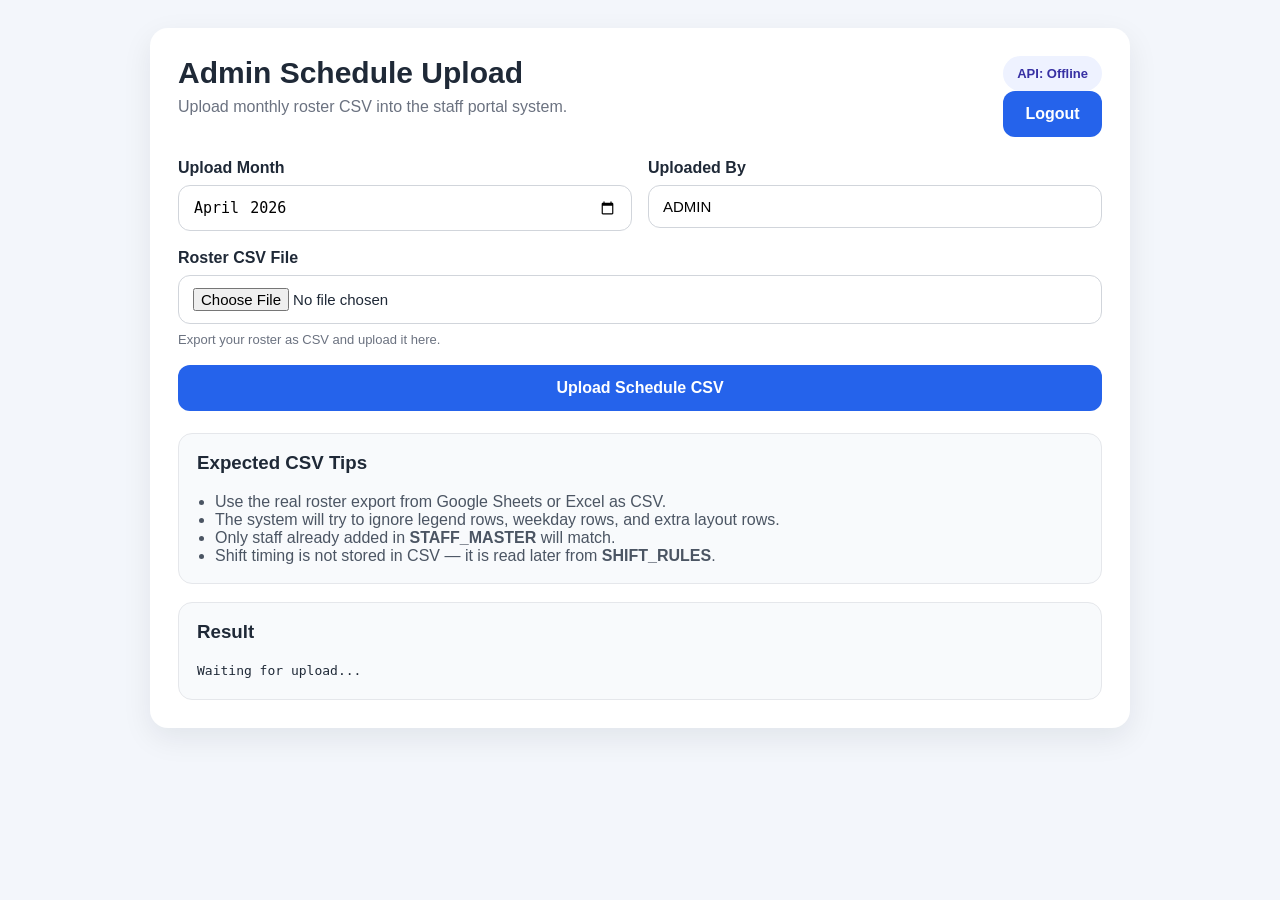
==== admin.html @ cb69a99b "Update admin.html" ====
<!DOCTYPE html>
<html lang="en">
<head>
  <meta charset="UTF-8" />
  <meta name="viewport" content="width=device-width, initial-scale=1.0" />
  <title>Staff Portal - Admin Schedule Upload</title>
  <link rel="stylesheet" href="style.css" />
</head>
<body>
  <div class="page">
    <div class="card">
      <div class="header-row">
        <div>
          <h1>Admin Schedule Upload</h1>
          <p class="sub">Upload monthly roster CSV into the staff portal system.</p>
        </div>
        <div class="right-actions">
          <div class="status-pill" id="apiStatus">API: Checking...</div>
          <button type="button" class="small-btn secondary-btn" id="adminLogoutBtn">Logout</button>
        </div>
      </div>

      <div class="grid-2">
        <div class="field">
          <label for="uploadMonth">Upload Month</label>
          <input type="month" id="uploadMonth" value="2026-04" />
        </div>

        <div class="field">
          <label for="uploadedBy">Uploaded By</label>
          <input type="text" id="uploadedBy" value="ADMIN" />
        </div>
      </div>

      <div class="field">
        <label for="csvFile">Roster CSV File</label>
        <input type="file" id="csvFile" accept=".csv" />
        <div class="help">Export your roster as CSV and upload it here.</div>
      </div>

      <div class="actions">
        <button id="uploadBtn">Upload Schedule CSV</button>
      </div>

      <div class="panel">
        <h3>Expected CSV Tips</h3>
        <ul>
          <li>Use the real roster export from Google Sheets or Excel as CSV.</li>
          <li>The system will try to ignore legend rows, weekday rows, and extra layout rows.</li>
          <li>Only staff already added in <strong>STAFF_MASTER</strong> will match.</li>
          <li>Shift timing is not stored in CSV — it is read later from <strong>SHIFT_RULES</strong>.</li>
        </ul>
      </div>

      <div class="panel">
        <h3>Result</h3>
        <pre id="resultBox">Waiting for upload...</pre>
      </div>
    </div>
  </div>

  <script src="admin.js"></script>
</body>
</html>
---- style.css ----
* {
  box-sizing: border-box;
}

body {
  margin: 0;
  font-family: Arial, Helvetica, sans-serif;
  background: #f3f6fb;
  color: #1f2937;
}

.page {
  padding: 28px 16px;
}

.card {
  max-width: 980px;
  margin: 0 auto;
  background: #ffffff;
  border-radius: 18px;
  padding: 28px;
  box-shadow: 0 10px 30px rgba(15, 23, 42, 0.08);
}

.header-row {
  display: flex;
  justify-content: space-between;
  align-items: start;
  gap: 16px;
  margin-bottom: 22px;
}

h1 {
  margin: 0 0 8px;
  font-size: 30px;
}

.sub {
  margin: 0;
  color: #6b7280;
}

.status-pill {
  background: #eef2ff;
  color: #3730a3;
  padding: 10px 14px;
  border-radius: 999px;
  font-size: 13px;
  font-weight: 700;
  white-space: nowrap;
}

.grid-2 {
  display: grid;
  grid-template-columns: repeat(2, minmax(0,1fr));
  gap: 16px;
}

.field {
  margin-bottom: 18px;
}

label {
  display: block;
  font-weight: 700;
  margin-bottom: 8px;
}

input[type="month"],
input[type="text"],
input[type="file"] {
  width: 100%;
  padding: 12px 14px;
  border: 1px solid #d1d5db;
  border-radius: 12px;
  font-size: 15px;
  background: #fff;
}

.help {
  margin-top: 8px;
  font-size: 13px;
  color: #6b7280;
}

.actions {
  margin-top: 10px;
  margin-bottom: 22px;
}

button {
  width: 100%;
  border: none;
  background: #2563eb;
  color: white;
  padding: 14px 16px;
  border-radius: 12px;
  font-size: 16px;
  font-weight: 700;
  cursor: pointer;
}

button:hover {
  background: #1d4ed8;
}

button:disabled {
  opacity: 0.7;
  cursor: not-allowed;
}

.panel {
  background: #f8fafc;
  border: 1px solid #e5e7eb;
  border-radius: 14px;
  padding: 18px;
  margin-top: 18px;
}

.panel h3 {
  margin-top: 0;
}

.panel ul {
  margin: 0;
  padding-left: 18px;
  color: #4b5563;
}

pre {
  margin: 0;
  white-space: pre-wrap;
  word-break: break-word;
  font-size: 13px;
  line-height: 1.5;
}

@media (max-width: 768px) {
  .grid-2 {
    grid-template-columns: 1fr;
  }

  .header-row {
    flex-direction: column;
  }

  .card {
    padding: 18px;
  }

  h1 {
    font-size: 24px;
  }
}
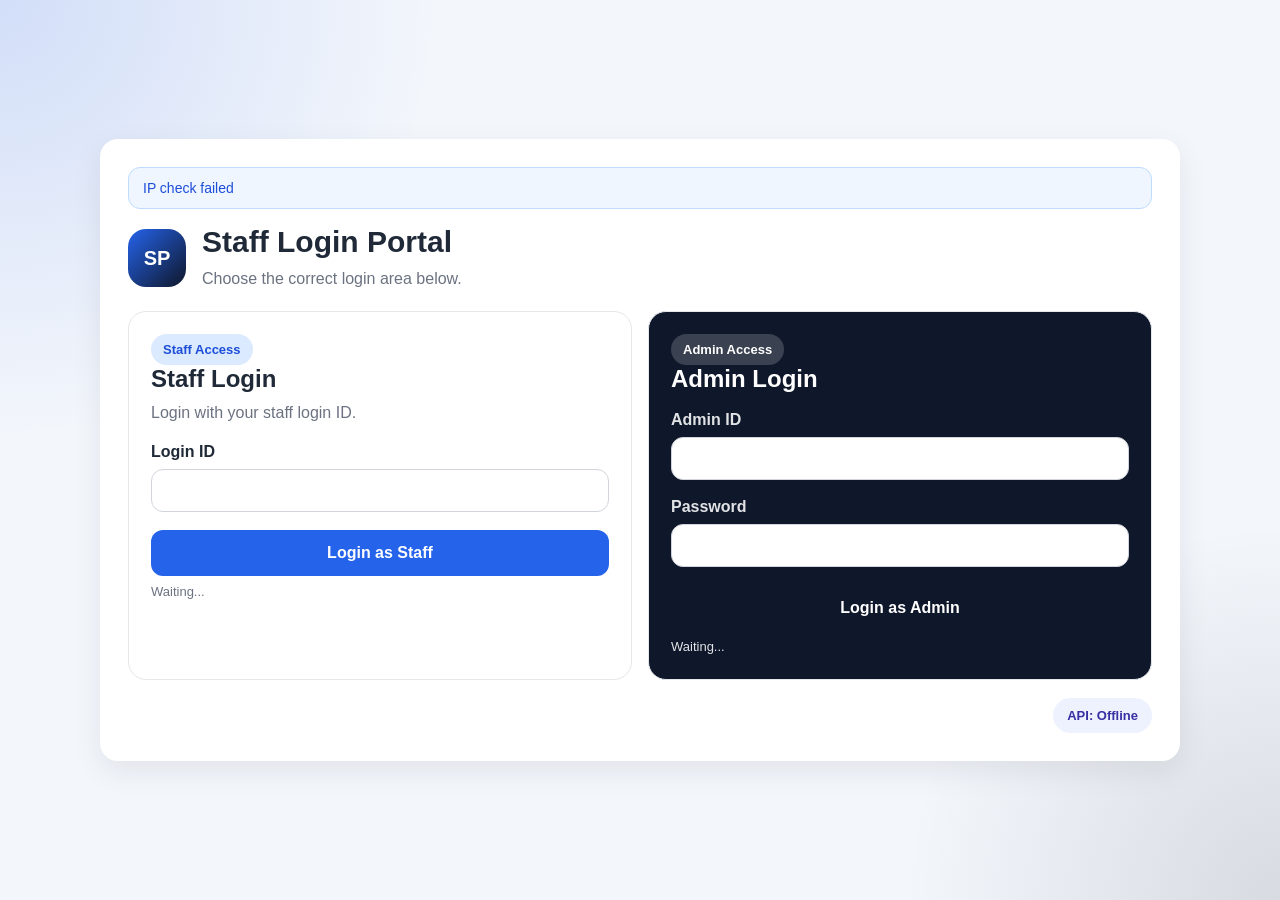
==== commit fe98923a: "Update admin.html" ====
--- a/admin.html
+++ b/admin.html
@@ -3,7 +3,7 @@
 <head>
   <meta charset="UTF-8" />
   <meta name="viewport" content="width=device-width, initial-scale=1.0" />
-  <title>Staff Portal - Admin Schedule Upload</title>
+  <title>Staff Portal - Admin Control Center</title>
   <link rel="stylesheet" href="style.css" />
 </head>
 <body>
@@ -11,8 +11,8 @@
     <div class="card">
       <div class="header-row">
         <div>
-          <h1>Admin Schedule Upload</h1>
-          <p class="sub">Upload monthly roster CSV into the staff portal system.</p>
+          <h1>Admin Control Center</h1>
+          <p class="sub">Upload roster, manage KPI, and monitor monthly performance leaderboard.</p>
         </div>
         <div class="right-actions">
           <div class="status-pill" id="apiStatus">API: Checking...</div>
@@ -20,26 +20,104 @@
         </div>
       </div>
 
-      <div class="grid-2">
-        <div class="field">
-          <label for="uploadMonth">Upload Month</label>
-          <input type="month" id="uploadMonth" value="2026-04" />
+      <div class="panel">
+        <div class="panel-title-row">
+          <h3>Monthly Roster Upload</h3>
+          <span class="mini-pill">CSV</span>
+        </div>
+
+        <div class="grid-2">
+          <div class="field">
+            <label for="uploadMonth">Upload Month</label>
+            <input type="month" id="uploadMonth" value="2026-04" />
+          </div>
+
+          <div class="field">
+            <label for="uploadedBy">Uploaded By</label>
+            <input type="text" id="uploadedBy" value="ADMIN" />
+          </div>
         </div>
 
         <div class="field">
-          <label for="uploadedBy">Uploaded By</label>
-          <input type="text" id="uploadedBy" value="ADMIN" />
+          <label for="csvFile">Roster CSV File</label>
+          <input type="file" id="csvFile" accept=".csv" />
+          <div class="help">Export your roster as CSV and upload it here.</div>
+        </div>
+
+        <div class="actions">
+          <button id="uploadBtn">Upload Schedule CSV</button>
         </div>
       </div>
 
-      <div class="field">
-        <label for="csvFile">Roster CSV File</label>
-        <input type="file" id="csvFile" accept=".csv" />
-        <div class="help">Export your roster as CSV and upload it here.</div>
+      <div class="panel">
+        <div class="panel-title-row">
+          <h3>KPI Score Entry</h3>
+          <span class="mini-pill">Live Score</span>
+        </div>
+
+        <div class="grid-2">
+          <div class="field">
+            <label for="scoreMonth">Score Month</label>
+            <input type="month" id="scoreMonth" />
+          </div>
+
+          <div class="field">
+            <label for="staffIdInput">Staff ID / Login ID</label>
+            <input type="text" id="staffIdInput" placeholder="e.g. ST001 or login id" />
+          </div>
+        </div>
+
+        <div class="grid-3">
+          <div class="field">
+            <label for="leadershipInput">Leadership</label>
+            <input type="number" step="0.1" min="0" max="5" id="leadershipInput" placeholder="0 - 5" />
+          </div>
+          <div class="field">
+            <label for="effectivenessInput">Effectiveness</label>
+            <input type="number" step="0.1" min="0" max="5" id="effectivenessInput" placeholder="0 - 5" />
+          </div>
+          <div class="field">
+            <label for="problemSolvingInput">Problem Solving</label>
+            <input type="number" step="0.1" min="0" max="5" id="problemSolvingInput" placeholder="0 - 5" />
+          </div>
+          <div class="field">
+            <label for="communicationInput">Communication</label>
+            <input type="number" step="0.1" min="0" max="5" id="communicationInput" placeholder="0 - 5" />
+          </div>
+          <div class="field">
+            <label for="productivityInput">Productivity</label>
+            <input type="number" step="0.1" min="0" max="5" id="productivityInput" placeholder="0 - 5" />
+          </div>
+          <div class="field">
+            <label for="initiativeInput">Initiative</label>
+            <input type="number" step="0.1" min="0" max="5" id="initiativeInput" placeholder="0 - 5" />
+          </div>
+        </div>
+
+        <div class="grid-2">
+          <div class="field">
+            <label for="penaltyInput">Penalty</label>
+            <input type="number" step="0.1" min="0" max="5" id="penaltyInput" placeholder="0 if none" />
+          </div>
+
+          <div class="field">
+            <label for="kpiNoteInput">Note</label>
+            <input type="text" id="kpiNoteInput" placeholder="Optional note / reason" />
+          </div>
+        </div>
+
+        <div class="actions">
+          <button id="saveKpiBtn">Save KPI Score</button>
+          <button id="refreshLeaderboardBtn" type="button" class="btn-dark">Refresh Leaderboard</button>
+        </div>
       </div>
 
-      <div class="actions">
-        <button id="uploadBtn">Upload Schedule CSV</button>
+      <div class="panel">
+        <div class="panel-title-row">
+          <h3>Monthly Leaderboard</h3>
+          <span class="mini-pill" id="leaderboardMonthTag">Current</span>
+        </div>
+        <pre id="leaderboardBox">Leaderboard not loaded yet...</pre>
       </div>
 
       <div class="panel">
@@ -54,7 +132,7 @@
 
       <div class="panel">
         <h3>Result</h3>
-        <pre id="resultBox">Waiting for upload...</pre>
+        <pre id="resultBox">Waiting for action...</pre>
       </div>
     </div>
   </div>
--- a/style.css
+++ b/style.css
@@ -9,10 +9,26 @@
   color: #1f2937;
 }
 
+.portal-body {
+  min-height: 100vh;
+  background:
+    radial-gradient(circle at top left, rgba(37, 99, 235, 0.16), transparent 28%),
+    radial-gradient(circle at bottom right, rgba(15, 23, 42, 0.12), transparent 24%),
+    #f3f6fb;
+}
+
 .page {
   padding: 28px 16px;
 }
 
+.portal-page {
+  min-height: 100vh;
+  display: flex;
+  align-items: center;
+  justify-content: center;
+}
+
+.portal-shell,
 .card {
   max-width: 980px;
   margin: 0 auto;
@@ -22,12 +38,102 @@
   box-shadow: 0 10px 30px rgba(15, 23, 42, 0.08);
 }
 
-.header-row {
+.portal-shell {
+  width: 100%;
+  max-width: 1080px;
+}
+
+.portal-brand {
+  display: flex;
+  align-items: center;
+  gap: 16px;
+  margin-bottom: 20px;
+}
+
+.brand-badge {
+  width: 58px;
+  height: 58px;
+  border-radius: 18px;
+  display: grid;
+  place-items: center;
+  font-weight: 800;
+  font-size: 20px;
+  color: #fff;
+  background: linear-gradient(135deg, #2563eb, #0f172a);
+}
+
+.portal-grid,
+.grid-2,
+.summary-grid,
+.action-grid,
+.simple-attendance-grid {
+  display: grid;
+  gap: 16px;
+}
+
+.portal-grid,
+.grid-2 {
+  grid-template-columns: repeat(2, minmax(0, 1fr));
+}
+
+.summary-grid {
+  grid-template-columns: repeat(4, minmax(0, 1fr));
+}
+
+.action-grid {
+  grid-template-columns: repeat(2, minmax(0, 1fr));
+  margin-top: 18px;
+}
+
+.simple-attendance-grid {
+  grid-template-columns: repeat(4, minmax(0, 1fr));
+  margin-top: 14px;
+}
+
+.auth-card {
+  border: 1px solid #e5e7eb;
+  border-radius: 18px;
+  padding: 22px;
+  background: #ffffff;
+}
+
+.auth-card-admin {
+  background: #0f172a;
+  color: #ffffff;
+}
+
+.auth-card-admin .sub,
+.auth-card-admin label,
+.auth-card-admin .inline-status {
+  color: rgba(255, 255, 255, 0.88);
+}
+
+.auth-head {
+  margin-bottom: 18px;
+}
+
+.card.dashboard-card {
+  max-width: 1100px;
+}
+
+.header-row,
+.panel-title-row,
+.right-actions {
   display: flex;
   justify-content: space-between;
-  align-items: start;
-  gap: 16px;
+  align-items: center;
+  gap: 12px;
+}
+
+.header-row {
+  align-items: flex-start;
   margin-bottom: 22px;
+}
+
+.footer-note {
+  margin-top: 18px;
+  display: flex;
+  justify-content: flex-end;
 }
 
 h1 {
@@ -35,25 +141,53 @@
   font-size: 30px;
 }
 
+h2 {
+  margin: 0 0 8px;
+  font-size: 24px;
+}
+
+h3 {
+  margin: 0;
+  font-size: 28px;
+}
+
 .sub {
   margin: 0;
   color: #6b7280;
+  line-height: 1.5;
+}
+
+.status-pill,
+.mini-pill {
+  display: inline-flex;
+  align-items: center;
+  justify-content: center;
+  border-radius: 999px;
+  font-size: 13px;
+  font-weight: 700;
+  white-space: nowrap;
 }
 
 .status-pill {
   background: #eef2ff;
   color: #3730a3;
   padding: 10px 14px;
-  border-radius: 999px;
-  font-size: 13px;
-  font-weight: 700;
-  white-space: nowrap;
-}
-
-.grid-2 {
-  display: grid;
-  grid-template-columns: repeat(2, minmax(0,1fr));
-  gap: 16px;
+}
+
+.mini-pill {
+  background: #dbeafe;
+  color: #1d4ed8;
+  padding: 8px 12px;
+}
+
+.mini-pill-dark {
+  background: rgba(255, 255, 255, 0.18);
+  color: #ffffff;
+}
+
+.mini-pill-muted {
+  background: #f3f4f6;
+  color: #4b5563;
 }
 
 .field {
@@ -68,6 +202,7 @@
 
 input[type="month"],
 input[type="text"],
+input[type="password"],
 input[type="file"] {
   width: 100%;
   padding: 12px 14px;
@@ -75,12 +210,33 @@
   border-radius: 12px;
   font-size: 15px;
   background: #fff;
-}
-
-.help {
+  outline: none;
+}
+
+input[type="month"]:focus,
+input[type="text"]:focus,
+input[type="password"]:focus,
+input[type="file"]:focus {
+  border-color: #93c5fd;
+  box-shadow: 0 0 0 3px rgba(37, 99, 235, 0.1);
+}
+
+.auth-card-admin input[type="text"],
+.auth-card-admin input[type="password"] {
+  background: #ffffff;
+  color: #111827;
+}
+
+.help,
+.inline-status,
+.small-note {
   margin-top: 8px;
   font-size: 13px;
   color: #6b7280;
+}
+
+.inline-status {
+  min-height: 18px;
 }
 
 .actions {
@@ -98,6 +254,7 @@
   font-size: 16px;
   font-weight: 700;
   cursor: pointer;
+  transition: 0.2s ease;
 }
 
 button:hover {
@@ -109,7 +266,34 @@
   cursor: not-allowed;
 }
 
-.panel {
+.btn-dark {
+  background: #0f172a;
+}
+
+.btn-dark:hover {
+  background: #111827;
+}
+
+.small-btn {
+  width: auto;
+  padding: 10px 14px;
+  font-size: 14px;
+}
+
+.secondary-btn {
+  background: #e5e7eb;
+  color: #111827;
+}
+
+.secondary-btn:hover {
+  background: #d1d5db;
+}
+
+.panel,
+.summary-box,
+.mini-box,
+.notice-box,
+.blocked-box {
   background: #f8fafc;
   border: 1px solid #e5e7eb;
   border-radius: 14px;
@@ -117,14 +301,34 @@
   margin-top: 18px;
 }
 
+.summary-box,
+.mini-box {
+  margin-top: 0;
+}
+
+.summary-label {
+  display: block;
+  font-size: 13px;
+  color: #6b7280;
+  margin-bottom: 8px;
+}
+
+.summary-box strong,
+.mini-box strong {
+  font-size: 16px;
+  color: #111827;
+}
+
 .panel h3 {
   margin-top: 0;
+  margin-bottom: 0;
 }
 
 .panel ul {
   margin: 0;
   padding-left: 18px;
   color: #4b5563;
+  line-height: 1.6;
 }
 
 pre {
@@ -135,15 +339,84 @@
   line-height: 1.5;
 }
 
+.notice-box {
+  line-height: 1.6;
+  white-space: pre-wrap;
+  word-break: break-word;
+}
+
+.success-box,
+.success-message {
+  background: #ecfdf5;
+  border-color: #bbf7d0;
+  color: #166534;
+}
+
+.error-box {
+  background: #fef2f2;
+  border-color: #fecaca;
+  color: #991b1b;
+}
+
+.access-banner {
+  background: #eff6ff;
+  color: #1d4ed8;
+  border: 1px solid #bfdbfe;
+  border-radius: 12px;
+  padding: 12px 14px;
+  font-size: 14px;
+  margin-bottom: 16px;
+}
+
+.compact-banner {
+  margin-top: 4px;
+}
+
+.blocked-box {
+  background: #fff7ed;
+  border-color: #fed7aa;
+  color: #9a3412;
+}
+
+.hidden {
+  display: none !important;
+}
+
+.score-box strong,
+.highlight-box strong {
+  font-size: 24px;
+}
+
+.highlight-box {
+  background: #eff6ff;
+  border-color: #bfdbfe;
+}
+
+@media (max-width: 900px) {
+  .summary-grid,
+  .simple-attendance-grid {
+    grid-template-columns: repeat(2, minmax(0, 1fr));
+  }
+}
+
 @media (max-width: 768px) {
-  .grid-2 {
+  .portal-grid,
+  .grid-2,
+  .summary-grid,
+  .action-grid,
+  .simple-attendance-grid {
     grid-template-columns: 1fr;
   }
 
-  .header-row {
+  .header-row,
+  .panel-title-row,
+  .right-actions,
+  .portal-brand {
     flex-direction: column;
-  }
-
+    align-items: flex-start;
+  }
+
+  .portal-shell,
   .card {
     padding: 18px;
   }
@@ -151,4 +424,26 @@
   h1 {
     font-size: 24px;
   }
-}
+
+  h2 {
+    font-size: 21px;
+  }
+
+  .footer-note {
+    justify-content: flex-start;
+  }
+
+  .small-btn {
+    width: 100%;
+  }
+
+  .summary-box strong,
+  .mini-box strong {
+    font-size: 15px;
+  }
+
+  .score-box strong,
+  .highlight-box strong {
+    font-size: 22px;
+  }
+}
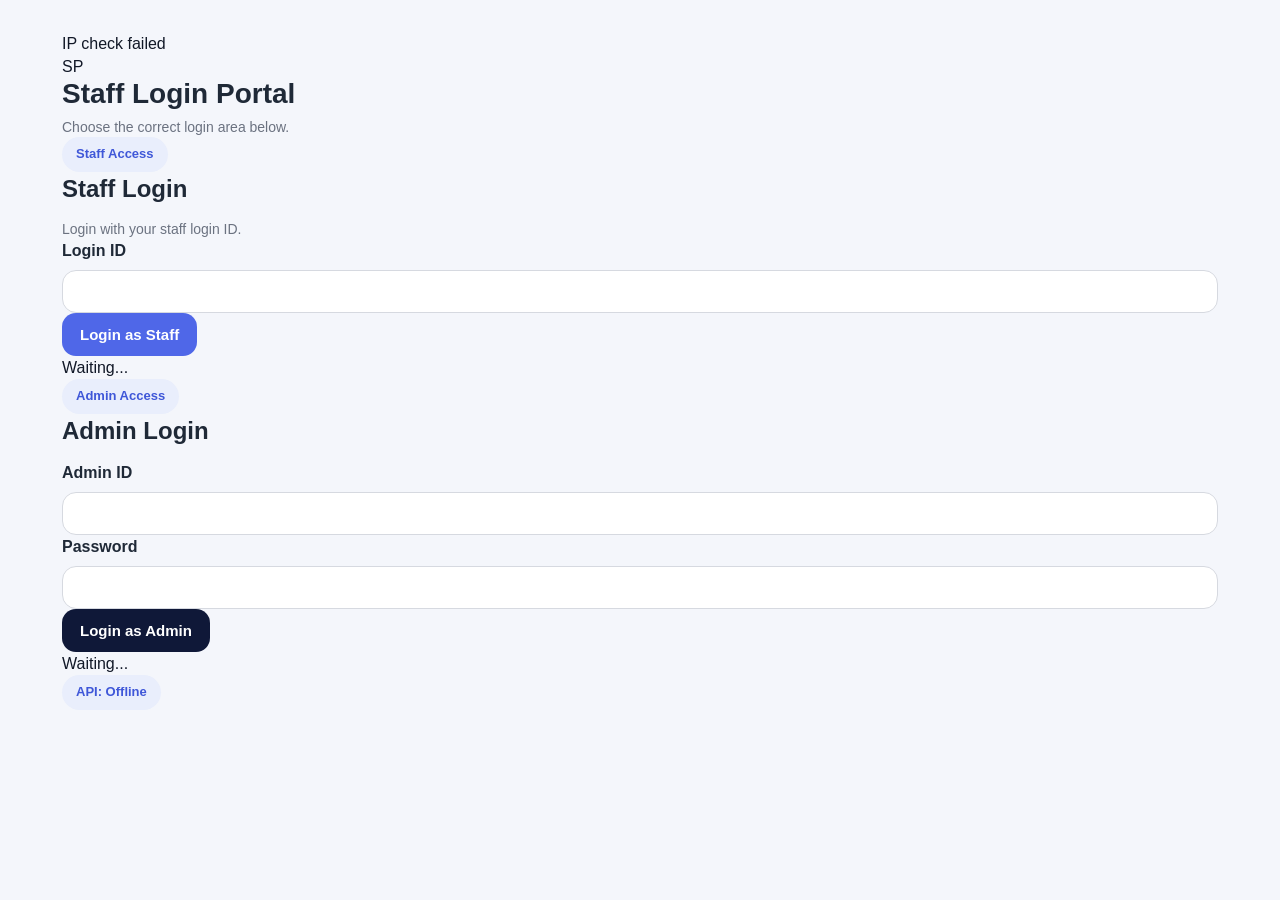
==== commit 1184d3f5: "Update admin.html" ====
--- a/admin.html
+++ b/admin.html
@@ -50,77 +50,6 @@
       </div>
 
       <div class="panel">
-        <div class="panel-title-row">
-          <h3>KPI Score Entry</h3>
-          <span class="mini-pill">Live Score</span>
-        </div>
-
-        <div class="grid-2">
-          <div class="field">
-            <label for="scoreMonth">Score Month</label>
-            <input type="month" id="scoreMonth" />
-          </div>
-
-          <div class="field">
-            <label for="staffIdInput">Staff ID / Login ID</label>
-            <input type="text" id="staffIdInput" placeholder="e.g. ST001 or login id" />
-          </div>
-        </div>
-
-        <div class="grid-3">
-          <div class="field">
-            <label for="leadershipInput">Leadership</label>
-            <input type="number" step="0.1" min="0" max="5" id="leadershipInput" placeholder="0 - 5" />
-          </div>
-          <div class="field">
-            <label for="effectivenessInput">Effectiveness</label>
-            <input type="number" step="0.1" min="0" max="5" id="effectivenessInput" placeholder="0 - 5" />
-          </div>
-          <div class="field">
-            <label for="problemSolvingInput">Problem Solving</label>
-            <input type="number" step="0.1" min="0" max="5" id="problemSolvingInput" placeholder="0 - 5" />
-          </div>
-          <div class="field">
-            <label for="communicationInput">Communication</label>
-            <input type="number" step="0.1" min="0" max="5" id="communicationInput" placeholder="0 - 5" />
-          </div>
-          <div class="field">
-            <label for="productivityInput">Productivity</label>
-            <input type="number" step="0.1" min="0" max="5" id="productivityInput" placeholder="0 - 5" />
-          </div>
-          <div class="field">
-            <label for="initiativeInput">Initiative</label>
-            <input type="number" step="0.1" min="0" max="5" id="initiativeInput" placeholder="0 - 5" />
-          </div>
-        </div>
-
-        <div class="grid-2">
-          <div class="field">
-            <label for="penaltyInput">Penalty</label>
-            <input type="number" step="0.1" min="0" max="5" id="penaltyInput" placeholder="0 if none" />
-          </div>
-
-          <div class="field">
-            <label for="kpiNoteInput">Note</label>
-            <input type="text" id="kpiNoteInput" placeholder="Optional note / reason" />
-          </div>
-        </div>
-
-        <div class="actions">
-          <button id="saveKpiBtn">Save KPI Score</button>
-          <button id="refreshLeaderboardBtn" type="button" class="btn-dark">Refresh Leaderboard</button>
-        </div>
-      </div>
-
-      <div class="panel">
-        <div class="panel-title-row">
-          <h3>Monthly Leaderboard</h3>
-          <span class="mini-pill" id="leaderboardMonthTag">Current</span>
-        </div>
-        <pre id="leaderboardBox">Leaderboard not loaded yet...</pre>
-      </div>
-
-      <div class="panel">
         <h3>Expected CSV Tips</h3>
         <ul>
           <li>Use the real roster export from Google Sheets or Excel as CSV.</li>
--- a/style.css
+++ b/style.css
@@ -1,188 +1,338 @@
+/* ===============================
+   GLOBAL RESET
+=============================== */
 * {
   box-sizing: border-box;
+  margin: 0;
+  padding: 0;
+}
+
+:root {
+  --bg: #f4f6fb;
+  --card: #ffffff;
+  --text: #111827;
+  --muted: #6b7280;
+  --line: #e5e7eb;
+  --primary: #4f67e8;
+  --primary-dark: #0f1838;
+  --primary-soft: #eef2ff;
+  --success: #0f9d58;
+  --danger: #dc2626;
+  --warning: #d97706;
+  --shadow: 0 4px 18px rgba(15, 23, 42, 0.08);
+  --radius: 16px;
 }
 
 body {
-  margin: 0;
-  font-family: Arial, Helvetica, sans-serif;
-  background: #f3f6fb;
+  font-family: -apple-system, BlinkMacSystemFont, "Segoe UI", Roboto, Arial, sans-serif;
+  background: var(--bg);
+  color: var(--text);
+  line-height: 1.45;
+}
+
+.page {
+  max-width: 1180px;
+  margin: 20px auto;
+  padding: 12px;
+}
+
+.card {
+  background: var(--card);
+  border-radius: var(--radius);
+  padding: 22px;
+  box-shadow: var(--shadow);
+}
+
+.dashboard-card {
+  padding: 26px;
+}
+
+/* ===============================
+   TYPOGRAPHY
+=============================== */
+h1 {
+  font-size: 28px;
+  line-height: 1.15;
+  margin-bottom: 6px;
   color: #1f2937;
 }
 
-.portal-body {
-  min-height: 100vh;
-  background:
-    radial-gradient(circle at top left, rgba(37, 99, 235, 0.16), transparent 28%),
-    radial-gradient(circle at bottom right, rgba(15, 23, 42, 0.12), transparent 24%),
-    #f3f6fb;
-}
-
-.page {
-  padding: 28px 16px;
-}
-
-.portal-page {
-  min-height: 100vh;
+h2 {
+  font-size: 24px;
+  margin-bottom: 12px;
+  color: #1f2937;
+}
+
+h3 {
+  font-size: 20px;
+  margin-bottom: 12px;
+  color: #1f2937;
+}
+
+.sub {
+  font-size: 14px;
+  color: var(--muted);
+}
+
+.help {
+  font-size: 13px;
+  color: var(--muted);
+  margin-top: 10px;
+}
+
+small,
+.mini-text {
+  color: var(--muted);
+  font-size: 12px;
+}
+
+/* ===============================
+   HEADER
+=============================== */
+.header-row {
+  display: flex;
+  justify-content: space-between;
+  align-items: flex-start;
+  gap: 14px;
+  margin-bottom: 18px;
+  flex-wrap: wrap;
+}
+
+.right-actions {
   display: flex;
   align-items: center;
-  justify-content: center;
-}
-
-.portal-shell,
-.card {
-  max-width: 980px;
-  margin: 0 auto;
-  background: #ffffff;
+  gap: 10px;
+  flex-wrap: wrap;
+}
+
+/* ===============================
+   PANELS / BLOCKS
+=============================== */
+.panel {
+  border: 1px solid var(--line);
   border-radius: 18px;
-  padding: 28px;
-  box-shadow: 0 10px 30px rgba(15, 23, 42, 0.08);
-}
-
-.portal-shell {
-  width: 100%;
-  max-width: 1080px;
-}
-
-.portal-brand {
-  display: flex;
-  align-items: center;
-  gap: 16px;
-  margin-bottom: 20px;
-}
-
-.brand-badge {
-  width: 58px;
-  height: 58px;
-  border-radius: 18px;
-  display: grid;
-  place-items: center;
-  font-weight: 800;
-  font-size: 20px;
-  color: #fff;
-  background: linear-gradient(135deg, #2563eb, #0f172a);
-}
-
-.portal-grid,
-.grid-2,
-.summary-grid,
-.action-grid,
-.simple-attendance-grid {
-  display: grid;
-  gap: 16px;
-}
-
-.portal-grid,
-.grid-2 {
-  grid-template-columns: repeat(2, minmax(0, 1fr));
-}
-
-.summary-grid {
-  grid-template-columns: repeat(4, minmax(0, 1fr));
-}
-
-.action-grid {
-  grid-template-columns: repeat(2, minmax(0, 1fr));
-  margin-top: 18px;
-}
-
-.simple-attendance-grid {
-  grid-template-columns: repeat(4, minmax(0, 1fr));
-  margin-top: 14px;
-}
-
-.auth-card {
-  border: 1px solid #e5e7eb;
-  border-radius: 18px;
-  padding: 22px;
-  background: #ffffff;
-}
-
-.auth-card-admin {
-  background: #0f172a;
-  color: #ffffff;
-}
-
-.auth-card-admin .sub,
-.auth-card-admin label,
-.auth-card-admin .inline-status {
-  color: rgba(255, 255, 255, 0.88);
-}
-
-.auth-head {
+  padding: 18px;
   margin-bottom: 18px;
-}
-
-.card.dashboard-card {
-  max-width: 1100px;
-}
-
-.header-row,
-.panel-title-row,
-.right-actions {
+  background: #fbfcff;
+}
+
+.panel-title-row {
   display: flex;
   justify-content: space-between;
   align-items: center;
+  gap: 10px;
+  margin-bottom: 14px;
+  flex-wrap: wrap;
+}
+
+/* ===============================
+   SUMMARY CARDS
+=============================== */
+.summary-grid {
+  display: grid;
+  grid-template-columns: repeat(4, minmax(0, 1fr));
+  gap: 16px;
+  margin-bottom: 14px;
+}
+
+.summary-box {
+  border: 1px solid var(--line);
+  border-radius: 16px;
+  padding: 16px;
+  background: #fff;
+  min-height: 88px;
+}
+
+.summary-label {
+  display: block;
+  font-size: 13px;
+  color: var(--muted);
+  margin-bottom: 8px;
+}
+
+.summary-box strong {
+  font-size: 16px;
+  color: #111827;
+  word-break: break-word;
+}
+
+/* ===============================
+   FORMS
+=============================== */
+label {
+  display: block;
+  font-weight: 700;
+  margin-bottom: 8px;
+  color: #1f2937;
+}
+
+input,
+select,
+textarea {
+  width: 100%;
+  padding: 12px 14px;
+  border: 1px solid #d6d9e0;
+  border-radius: 14px;
+  font-size: 15px;
+  background: #fff;
+  color: #111827;
+  outline: none;
+  transition: 0.15s ease;
+}
+
+input:focus,
+select:focus,
+textarea:focus {
+  border-color: var(--primary);
+  box-shadow: 0 0 0 3px rgba(79, 103, 232, 0.12);
+}
+
+textarea {
+  min-height: 90px;
+  resize: vertical;
+}
+
+.form-grid {
+  display: grid;
+  grid-template-columns: repeat(2, minmax(0, 1fr));
+  gap: 16px;
+}
+
+.form-grid-3 {
+  display: grid;
+  grid-template-columns: repeat(3, minmax(0, 1fr));
+  gap: 16px;
+}
+
+.form-grid-4 {
+  display: grid;
+  grid-template-columns: repeat(4, minmax(0, 1fr));
+  gap: 16px;
+}
+
+/* KPI compact boxes */
+.kpi-grid {
+  display: grid;
+  grid-template-columns: repeat(3, minmax(0, 1fr));
+  gap: 14px;
+  margin-top: 8px;
+  margin-bottom: 14px;
+}
+
+.kpi-box {
+  min-width: 0;
+}
+
+.kpi-box label {
+  font-size: 13px;
+  line-height: 1.3;
+  margin-bottom: 6px;
+  white-space: normal;
+  word-break: break-word;
+}
+
+.kpi-box input {
+  text-align: center;
+  font-weight: 700;
+}
+
+/* ===============================
+   BUTTONS
+=============================== */
+button,
+.btn,
+a.btn {
+  display: inline-flex;
+  align-items: center;
+  justify-content: center;
+  gap: 8px;
+  border: none;
+  background: var(--primary);
+  color: #fff;
+  font-weight: 700;
+  font-size: 15px;
+  padding: 13px 18px;
+  border-radius: 14px;
+  cursor: pointer;
+  text-decoration: none;
+  transition: 0.18s ease;
+}
+
+button:hover,
+.btn:hover,
+a.btn:hover {
+  transform: translateY(-1px);
+  opacity: 0.97;
+}
+
+button:disabled,
+.btn:disabled {
+  opacity: 0.55;
+  cursor: not-allowed;
+  transform: none;
+}
+
+.btn-dark,
+.secondary-btn {
+  background: var(--primary-dark);
+  color: #fff;
+}
+
+.btn-soft {
+  background: var(--primary-soft);
+  color: #334155;
+}
+
+.btn-success {
+  background: var(--success);
+}
+
+.btn-danger {
+  background: var(--danger);
+}
+
+.small-btn {
+  padding: 10px 14px;
+  border-radius: 12px;
+  font-size: 14px;
+}
+
+.action-grid {
+  display: grid;
+  grid-template-columns: repeat(2, minmax(0, 1fr));
+  gap: 16px;
+  margin-bottom: 18px;
+}
+
+.break-grid {
+  display: grid;
+  grid-template-columns: repeat(3, minmax(0, 1fr));
   gap: 12px;
-}
-
-.header-row {
-  align-items: flex-start;
-  margin-bottom: 22px;
-}
-
-.footer-note {
-  margin-top: 18px;
-  display: flex;
-  justify-content: flex-end;
-}
-
-h1 {
-  margin: 0 0 8px;
-  font-size: 30px;
-}
-
-h2 {
-  margin: 0 0 8px;
-  font-size: 24px;
-}
-
-h3 {
-  margin: 0;
-  font-size: 28px;
-}
-
-.sub {
-  margin: 0;
-  color: #6b7280;
-  line-height: 1.5;
-}
-
+  margin-top: 10px;
+}
+
+.break-actions {
+  display: grid;
+  grid-template-columns: repeat(2, minmax(0, 1fr));
+  gap: 10px;
+  margin-top: 10px;
+}
+
+/* ===============================
+   PILLS / STATUS
+=============================== */
 .status-pill,
 .mini-pill {
   display: inline-flex;
   align-items: center;
   justify-content: center;
+  min-height: 34px;
+  padding: 8px 14px;
   border-radius: 999px;
   font-size: 13px;
   font-weight: 700;
-  white-space: nowrap;
-}
-
-.status-pill {
-  background: #eef2ff;
-  color: #3730a3;
-  padding: 10px 14px;
-}
-
-.mini-pill {
-  background: #dbeafe;
-  color: #1d4ed8;
-  padding: 8px 12px;
-}
-
-.mini-pill-dark {
-  background: rgba(255, 255, 255, 0.18);
-  color: #ffffff;
+  background: #e9eefc;
+  color: #3f57d8;
 }
 
 .mini-pill-muted {
@@ -190,260 +340,265 @@
   color: #4b5563;
 }
 
-.field {
-  margin-bottom: 18px;
-}
-
-label {
-  display: block;
+.badge-success {
+  background: #dcfce7;
+  color: #166534;
+}
+
+.badge-warning {
+  background: #fef3c7;
+  color: #92400e;
+}
+
+.badge-danger {
+  background: #fee2e2;
+  color: #991b1b;
+}
+
+.badge-neutral {
+  background: #eef2ff;
+  color: #3730a3;
+}
+
+.mini-access-banner {
+  margin-bottom: 16px;
+  padding: 12px 14px;
+  border-radius: 12px;
+  background: #eff6ff;
+  color: #1d4ed8;
   font-weight: 700;
-  margin-bottom: 8px;
-}
-
-input[type="month"],
-input[type="text"],
-input[type="password"],
-input[type="file"] {
-  width: 100%;
-  padding: 12px 14px;
-  border: 1px solid #d1d5db;
-  border-radius: 12px;
-  font-size: 15px;
-  background: #fff;
-  outline: none;
-}
-
-input[type="month"]:focus,
-input[type="text"]:focus,
-input[type="password"]:focus,
-input[type="file"]:focus {
-  border-color: #93c5fd;
-  box-shadow: 0 0 0 3px rgba(37, 99, 235, 0.1);
-}
-
-.auth-card-admin input[type="text"],
-.auth-card-admin input[type="password"] {
-  background: #ffffff;
-  color: #111827;
-}
-
-.help,
-.inline-status,
-.small-note {
-  margin-top: 8px;
-  font-size: 13px;
-  color: #6b7280;
-}
-
-.inline-status {
-  min-height: 18px;
-}
-
-.actions {
-  margin-top: 10px;
-  margin-bottom: 22px;
-}
-
-button {
-  width: 100%;
-  border: none;
-  background: #2563eb;
-  color: white;
-  padding: 14px 16px;
-  border-radius: 12px;
-  font-size: 16px;
-  font-weight: 700;
-  cursor: pointer;
-  transition: 0.2s ease;
-}
-
-button:hover {
-  background: #1d4ed8;
-}
-
-button:disabled {
-  opacity: 0.7;
-  cursor: not-allowed;
-}
-
-.btn-dark {
-  background: #0f172a;
-}
-
-.btn-dark:hover {
-  background: #111827;
-}
-
-.small-btn {
-  width: auto;
-  padding: 10px 14px;
-  font-size: 14px;
-}
-
-.secondary-btn {
-  background: #e5e7eb;
-  color: #111827;
-}
-
-.secondary-btn:hover {
-  background: #d1d5db;
-}
-
-.panel,
-.summary-box,
-.mini-box,
-.notice-box,
-.blocked-box {
-  background: #f8fafc;
-  border: 1px solid #e5e7eb;
-  border-radius: 14px;
-  padding: 18px;
-  margin-top: 18px;
-}
-
-.summary-box,
-.mini-box {
-  margin-top: 0;
-}
-
-.summary-label {
-  display: block;
-  font-size: 13px;
-  color: #6b7280;
-  margin-bottom: 8px;
-}
-
-.summary-box strong,
-.mini-box strong {
-  font-size: 16px;
-  color: #111827;
-}
-
-.panel h3 {
-  margin-top: 0;
-  margin-bottom: 0;
-}
-
-.panel ul {
-  margin: 0;
-  padding-left: 18px;
-  color: #4b5563;
-  line-height: 1.6;
-}
-
+  border: 1px solid #dbeafe;
+}
+
+/* ===============================
+   RESULT / PRE
+=============================== */
 pre {
-  margin: 0;
   white-space: pre-wrap;
   word-break: break-word;
+  font-family: Consolas, "Courier New", monospace;
   font-size: 13px;
-  line-height: 1.5;
-}
-
-.notice-box {
-  line-height: 1.6;
-  white-space: pre-wrap;
-  word-break: break-word;
+  background: #fff;
+  border: 1px solid var(--line);
+  border-radius: 14px;
+  padding: 14px;
+  color: #111827;
 }
 
 .success-box,
 .success-message {
-  background: #ecfdf5;
-  border-color: #bbf7d0;
-  color: #166534;
+  background: #ecfdf5 !important;
+  border-color: #a7f3d0 !important;
+  color: #065f46 !important;
 }
 
 .error-box {
-  background: #fef2f2;
-  border-color: #fecaca;
-  color: #991b1b;
-}
-
-.access-banner {
-  background: #eff6ff;
-  color: #1d4ed8;
-  border: 1px solid #bfdbfe;
-  border-radius: 12px;
-  padding: 12px 14px;
+  background: #fef2f2 !important;
+  border-color: #fecaca !important;
+  color: #991b1b !important;
+}
+
+/* ===============================
+   TABLES
+=============================== */
+.table-wrap {
+  width: 100%;
+  overflow-x: auto;
+  border: 1px solid var(--line);
+  border-radius: 16px;
+  background: #fff;
+}
+
+table {
+  width: 100%;
+  border-collapse: collapse;
+  min-width: 780px;
+}
+
+th,
+td {
+  text-align: left;
+  padding: 14px 14px;
+  border-bottom: 1px solid #edf0f4;
+  vertical-align: middle;
   font-size: 14px;
-  margin-bottom: 16px;
-}
-
-.compact-banner {
-  margin-top: 4px;
-}
-
-.blocked-box {
-  background: #fff7ed;
-  border-color: #fed7aa;
-  color: #9a3412;
-}
-
-.hidden {
-  display: none !important;
-}
-
-.score-box strong,
-.highlight-box strong {
-  font-size: 24px;
-}
-
-.highlight-box {
-  background: #eff6ff;
-  border-color: #bfdbfe;
-}
-
-@media (max-width: 900px) {
+  color: #1f2937;
+}
+
+th {
+  background: #f8fafc;
+  font-size: 13px;
+  font-weight: 800;
+  color: #334155;
+  position: sticky;
+  top: 0;
+  z-index: 1;
+}
+
+tr:hover td {
+  background: #fafcff;
+}
+
+.rank-badge {
+  width: 34px;
+  height: 34px;
+  border-radius: 999px;
+  background: #eef2ff;
+  color: #3730a3;
+  font-weight: 800;
+  display: inline-flex;
+  align-items: center;
+  justify-content: center;
+}
+
+/* ===============================
+   LOGIN PAGE (kept safe)
+=============================== */
+.login-wrap {
+  max-width: 440px;
+  margin: 60px auto;
+  padding: 14px;
+}
+
+.login-card {
+  background: #fff;
+  border-radius: 20px;
+  box-shadow: var(--shadow);
+  padding: 28px;
+}
+
+.login-card h1 {
+  margin-bottom: 10px;
+}
+
+.login-card .sub {
+  margin-bottom: 20px;
+}
+
+/* ===============================
+   STAFF SCOREBOARD
+=============================== */
+.scoreboard-grid {
+  display: grid;
+  grid-template-columns: 1.2fr 1fr;
+  gap: 18px;
+  margin-top: 8px;
+}
+
+.score-list {
+  display: flex;
+  flex-direction: column;
+  gap: 10px;
+}
+
+.score-row {
+  display: flex;
+  justify-content: space-between;
+  align-items: center;
+  gap: 14px;
+  padding: 14px 16px;
+  border: 1px solid var(--line);
+  border-radius: 14px;
+  background: #fff;
+}
+
+.score-row-left {
+  min-width: 0;
+}
+
+.score-row-name {
+  font-weight: 800;
+  color: #111827;
+}
+
+.score-row-sub {
+  font-size: 12px;
+  color: var(--muted);
+  margin-top: 2px;
+}
+
+.score-row-right {
+  display: flex;
+  align-items: center;
+  gap: 10px;
+  flex-wrap: wrap;
+}
+
+.final-score-chip {
+  min-width: 72px;
+  text-align: center;
+  padding: 8px 12px;
+  border-radius: 999px;
+  background: #eef2ff;
+  color: #3730a3;
+  font-weight: 800;
+}
+
+/* ===============================
+   MOBILE
+=============================== */
+@media (max-width: 1024px) {
   .summary-grid,
-  .simple-attendance-grid {
+  .form-grid,
+  .form-grid-3,
+  .form-grid-4,
+  .scoreboard-grid {
+    grid-template-columns: 1fr 1fr;
+  }
+
+  .kpi-grid {
     grid-template-columns: repeat(2, minmax(0, 1fr));
   }
 }
 
-@media (max-width: 768px) {
-  .portal-grid,
-  .grid-2,
-  .summary-grid,
-  .action-grid,
-  .simple-attendance-grid {
-    grid-template-columns: 1fr;
+@media (max-width: 720px) {
+  .page {
+    margin: 10px auto;
+    padding: 8px;
+  }
+
+  .card,
+  .dashboard-card {
+    padding: 16px;
+    border-radius: 18px;
   }
 
   .header-row,
   .panel-title-row,
-  .right-actions,
-  .portal-brand {
+  .right-actions {
     flex-direction: column;
-    align-items: flex-start;
-  }
-
-  .portal-shell,
-  .card {
-    padding: 18px;
+    align-items: stretch;
+  }
+
+  .summary-grid,
+  .form-grid,
+  .form-grid-3,
+  .form-grid-4,
+  .kpi-grid,
+  .action-grid,
+  .break-grid,
+  .break-actions,
+  .scoreboard-grid {
+    grid-template-columns: 1fr;
   }
 
   h1 {
-    font-size: 24px;
+    font-size: 22px;
   }
 
   h2 {
-    font-size: 21px;
-  }
-
-  .footer-note {
-    justify-content: flex-start;
-  }
-
-  .small-btn {
-    width: 100%;
-  }
-
-  .summary-box strong,
-  .mini-box strong {
-    font-size: 15px;
-  }
-
-  .score-box strong,
-  .highlight-box strong {
-    font-size: 22px;
-  }
-}
+    font-size: 20px;
+  }
+
+  h3 {
+    font-size: 18px;
+  }
+
+  .summary-box {
+    min-height: auto;
+  }
+
+  table {
+    min-width: 680px;
+  }
+}
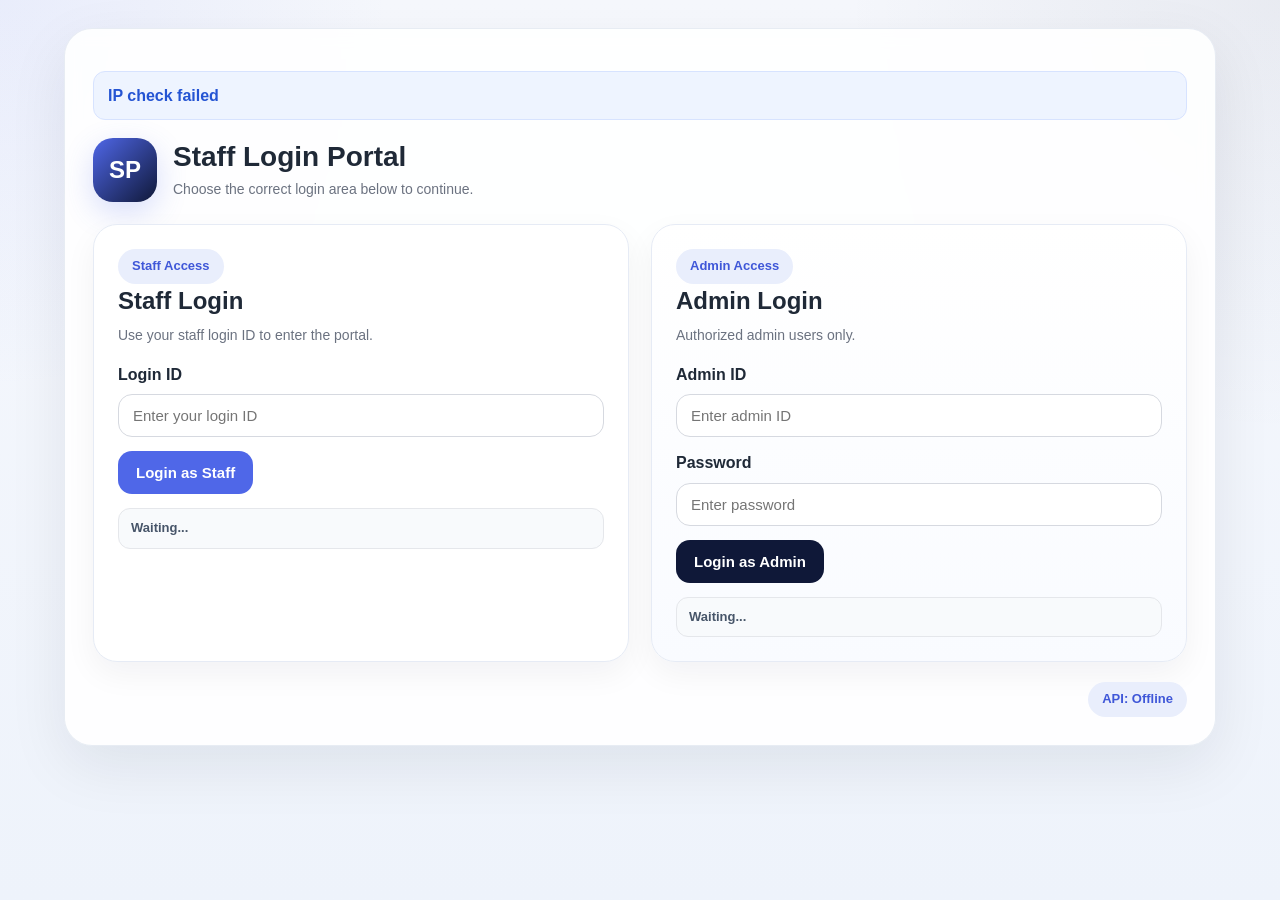
==== commit ac9eae50: "Update admin.html" ====
--- a/admin.html
+++ b/admin.html
@@ -66,6 +66,6 @@
     </div>
   </div>
 
-  <script src="admin.js"></script>
+  <script src="admin.js?v=20260330-2"></script>
 </body>
 </html>
--- a/style.css
+++ b/style.css
@@ -452,8 +452,100 @@
 }
 
 /* ===============================
-   LOGIN PAGE (kept safe)
-=============================== */
+   LOGIN PAGE (UPGRADED UI)
+=============================== */
+.portal-body {
+  min-height: 100vh;
+  background:
+    radial-gradient(circle at top left, rgba(79, 103, 232, 0.08), transparent 25%),
+    radial-gradient(circle at top right, rgba(15, 24, 56, 0.06), transparent 28%),
+    linear-gradient(180deg, #f6f8fd 0%, #eef3fb 100%);
+}
+
+.portal-page {
+  max-width: 1180px;
+  margin: 0 auto;
+  padding: 28px 14px;
+}
+
+.portal-shell {
+  background: rgba(255,255,255,0.9);
+  border: 1px solid rgba(226,232,240,0.8);
+  box-shadow: 0 20px 60px rgba(15, 23, 42, 0.08);
+  border-radius: 28px;
+  padding: 28px;
+  backdrop-filter: blur(8px);
+}
+
+.portal-brand {
+  display: flex;
+  align-items: center;
+  gap: 16px;
+  margin-bottom: 22px;
+}
+
+.brand-badge {
+  width: 64px;
+  height: 64px;
+  border-radius: 20px;
+  display: flex;
+  align-items: center;
+  justify-content: center;
+  background: linear-gradient(135deg, #4f67e8, #0f1838);
+  color: #fff;
+  font-size: 24px;
+  font-weight: 900;
+  box-shadow: 0 10px 30px rgba(79, 103, 232, 0.22);
+}
+
+.portal-grid {
+  display: grid;
+  grid-template-columns: repeat(2, minmax(0, 1fr));
+  gap: 22px;
+  margin-top: 18px;
+}
+
+.auth-card {
+  background: #ffffff;
+  border: 1px solid #e6ebf5;
+  border-radius: 24px;
+  padding: 24px;
+  box-shadow: 0 12px 32px rgba(15, 23, 42, 0.05);
+}
+
+.auth-card-admin {
+  background: linear-gradient(180deg, #ffffff 0%, #f9fbff 100%);
+}
+
+.auth-head {
+  margin-bottom: 18px;
+}
+
+.auth-head h2 {
+  margin-bottom: 6px;
+}
+
+.field {
+  margin-bottom: 14px;
+}
+
+.inline-status {
+  margin-top: 14px;
+  font-size: 13px;
+  font-weight: 700;
+  color: #475569;
+  padding: 10px 12px;
+  border-radius: 12px;
+  background: #f8fafc;
+  border: 1px solid #e5e7eb;
+}
+
+.footer-note {
+  margin-top: 20px;
+  display: flex;
+  justify-content: flex-end;
+}
+
 .login-wrap {
   max-width: 440px;
   margin: 60px auto;
@@ -535,6 +627,243 @@
 }
 
 /* ===============================
+   STAFF PORTAL LATEST TABLE VIEW PATCH
+=============================== */
+
+/* access banner */
+.access-banner {
+  margin: 14px 0 18px;
+  padding: 12px 14px;
+  border-radius: 12px;
+  background: #eef4ff;
+  color: #2454d3;
+  font-weight: 700;
+  border: 1px solid #d7e3ff;
+}
+
+/* generic grid helpers used by latest staff.html */
+.grid {
+  display: grid;
+  gap: 14px;
+}
+
+.grid.two {
+  grid-template-columns: repeat(2, minmax(0, 1fr));
+}
+
+.grid.four {
+  grid-template-columns: repeat(4, minmax(0, 1fr));
+}
+
+/* panel headings */
+.panel h4 {
+  font-size: 18px;
+  line-height: 1.25;
+  margin-bottom: 14px;
+  color: #0f172a;
+}
+
+/* mini cards inside attendance / others */
+.mini-card {
+  background: #ffffff;
+  border: 1px solid #dbe3ef;
+  border-radius: 14px;
+  padding: 14px;
+}
+
+.mini-card label {
+  display: block;
+  font-size: 13px;
+  color: #64748b;
+  margin-bottom: 8px;
+  font-weight: 700;
+}
+
+.mini-card div {
+  font-size: 16px;
+  font-weight: 700;
+  color: #0f172a;
+  word-break: break-word;
+}
+
+/* action rows */
+.actions.split-actions {
+  display: grid;
+  grid-template-columns: repeat(2, minmax(0, 1fr));
+  gap: 12px;
+  margin: 14px 0 18px;
+}
+
+/* result box */
+.result-box {
+  background: #ffffff;
+  border: 1px solid #dbe3ef;
+  border-radius: 14px;
+  padding: 14px;
+  color: #0f172a;
+  font-size: 14px;
+  line-height: 1.6;
+  white-space: pre-wrap;
+  word-break: break-word;
+}
+
+/* stronger table styling for latest staff top sections */
+.table-wrap {
+  width: 100%;
+  overflow-x: auto;
+  border: 1px solid #dbe3ef;
+  border-radius: 16px;
+  background: #ffffff;
+}
+
+.table-wrap table {
+  width: 100%;
+  min-width: 680px;
+  border-collapse: collapse;
+}
+
+.table-wrap th,
+.table-wrap td {
+  padding: 14px 16px;
+  border-bottom: 1px solid #edf2f7;
+  text-align: left;
+  vertical-align: middle;
+}
+
+.table-wrap th {
+  background: #f8fbff;
+  color: #334155;
+  font-size: 13px;
+  font-weight: 800;
+  white-space: nowrap;
+}
+
+.table-wrap td {
+  font-size: 15px;
+  color: #0f172a;
+  font-weight: 700;
+}
+
+/* scoreboard layout */
+.scoreboard-layout {
+  display: grid;
+  grid-template-columns: 1.2fr 0.9fr;
+  gap: 18px;
+  align-items: start;
+}
+
+.scoreboard-left,
+.scoreboard-right {
+  min-width: 0;
+}
+
+.other-staff-list {
+  display: flex;
+  flex-direction: column;
+  gap: 10px;
+}
+
+.other-staff-card {
+  display: flex;
+  justify-content: space-between;
+  align-items: center;
+  gap: 12px;
+  background: #ffffff;
+  border: 1px solid #dbe3ef;
+  border-radius: 16px;
+  padding: 14px 16px;
+}
+
+.other-staff-name {
+  font-weight: 800;
+  font-size: 16px;
+  color: #0f172a;
+}
+
+.other-staff-sub {
+  font-size: 12px;
+  color: #64748b;
+  margin-top: 2px;
+}
+
+.other-staff-score {
+  min-width: 64px;
+  text-align: center;
+  padding: 8px 12px;
+  border-radius: 999px;
+  background: #eef2ff;
+  color: #3730a3;
+  font-weight: 800;
+  font-size: 18px;
+}
+
+/* modal */
+.action-modal {
+  position: fixed;
+  inset: 0;
+  background: rgba(15, 23, 42, 0.38);
+  display: flex;
+  align-items: center;
+  justify-content: center;
+  padding: 18px;
+  z-index: 9999;
+}
+
+.action-modal.hidden {
+  display: none !important;
+}
+
+.action-modal-card {
+  width: 100%;
+  max-width: 360px;
+  background: #ffffff;
+  border-radius: 22px;
+  padding: 28px 24px;
+  text-align: center;
+  box-shadow: 0 25px 70px rgba(15, 23, 42, 0.18);
+  border: 1px solid #e5e7eb;
+}
+
+.action-spinner {
+  width: 42px;
+  height: 42px;
+  margin: 0 auto 14px;
+  border-radius: 999px;
+  background: #eef2ff;
+  color: #4f67e8;
+  display: flex;
+  align-items: center;
+  justify-content: center;
+  font-size: 20px;
+  animation: pulseGlow 1.2s infinite ease-in-out;
+}
+
+.success-check {
+  background: #ecfdf5;
+  color: #059669;
+  animation: none;
+}
+
+.action-title {
+  font-size: 26px;
+  font-weight: 900;
+  color: #0f172a;
+  margin-bottom: 8px;
+}
+
+.action-text {
+  font-size: 14px;
+  color: #64748b;
+  line-height: 1.6;
+}
+
+@keyframes pulseGlow {
+  0% { transform: scale(1); opacity: 0.92; }
+  50% { transform: scale(1.08); opacity: 1; }
+  100% { transform: scale(1); opacity: 0.92; }
+}
+
+/* ===============================
    MOBILE
 =============================== */
 @media (max-width: 1024px) {
@@ -542,11 +871,17 @@
   .form-grid,
   .form-grid-3,
   .form-grid-4,
-  .scoreboard-grid {
+  .scoreboard-grid,
+  .scoreboard-layout,
+  .portal-grid {
     grid-template-columns: 1fr 1fr;
   }
 
   .kpi-grid {
+    grid-template-columns: repeat(2, minmax(0, 1fr));
+  }
+
+  .grid.four {
     grid-template-columns: repeat(2, minmax(0, 1fr));
   }
 }
@@ -558,14 +893,16 @@
   }
 
   .card,
-  .dashboard-card {
+  .dashboard-card,
+  .portal-shell {
     padding: 16px;
     border-radius: 18px;
   }
 
   .header-row,
   .panel-title-row,
-  .right-actions {
+  .right-actions,
+  .portal-brand {
     flex-direction: column;
     align-items: stretch;
   }
@@ -578,7 +915,12 @@
   .action-grid,
   .break-grid,
   .break-actions,
-  .scoreboard-grid {
+  .scoreboard-grid,
+  .scoreboard-layout,
+  .portal-grid,
+  .grid.two,
+  .grid.four,
+  .actions.split-actions {
     grid-template-columns: 1fr;
   }
 
@@ -601,4 +943,24 @@
   table {
     min-width: 680px;
   }
-}
+
+  .table-wrap table {
+    min-width: 620px;
+  }
+
+  .other-staff-card {
+    padding: 12px 14px;
+  }
+
+  .other-staff-score {
+    font-size: 16px;
+    min-width: 58px;
+  }
+
+  .brand-badge {
+    width: 54px;
+    height: 54px;
+    font-size: 20px;
+    border-radius: 16px;
+  }
+}
